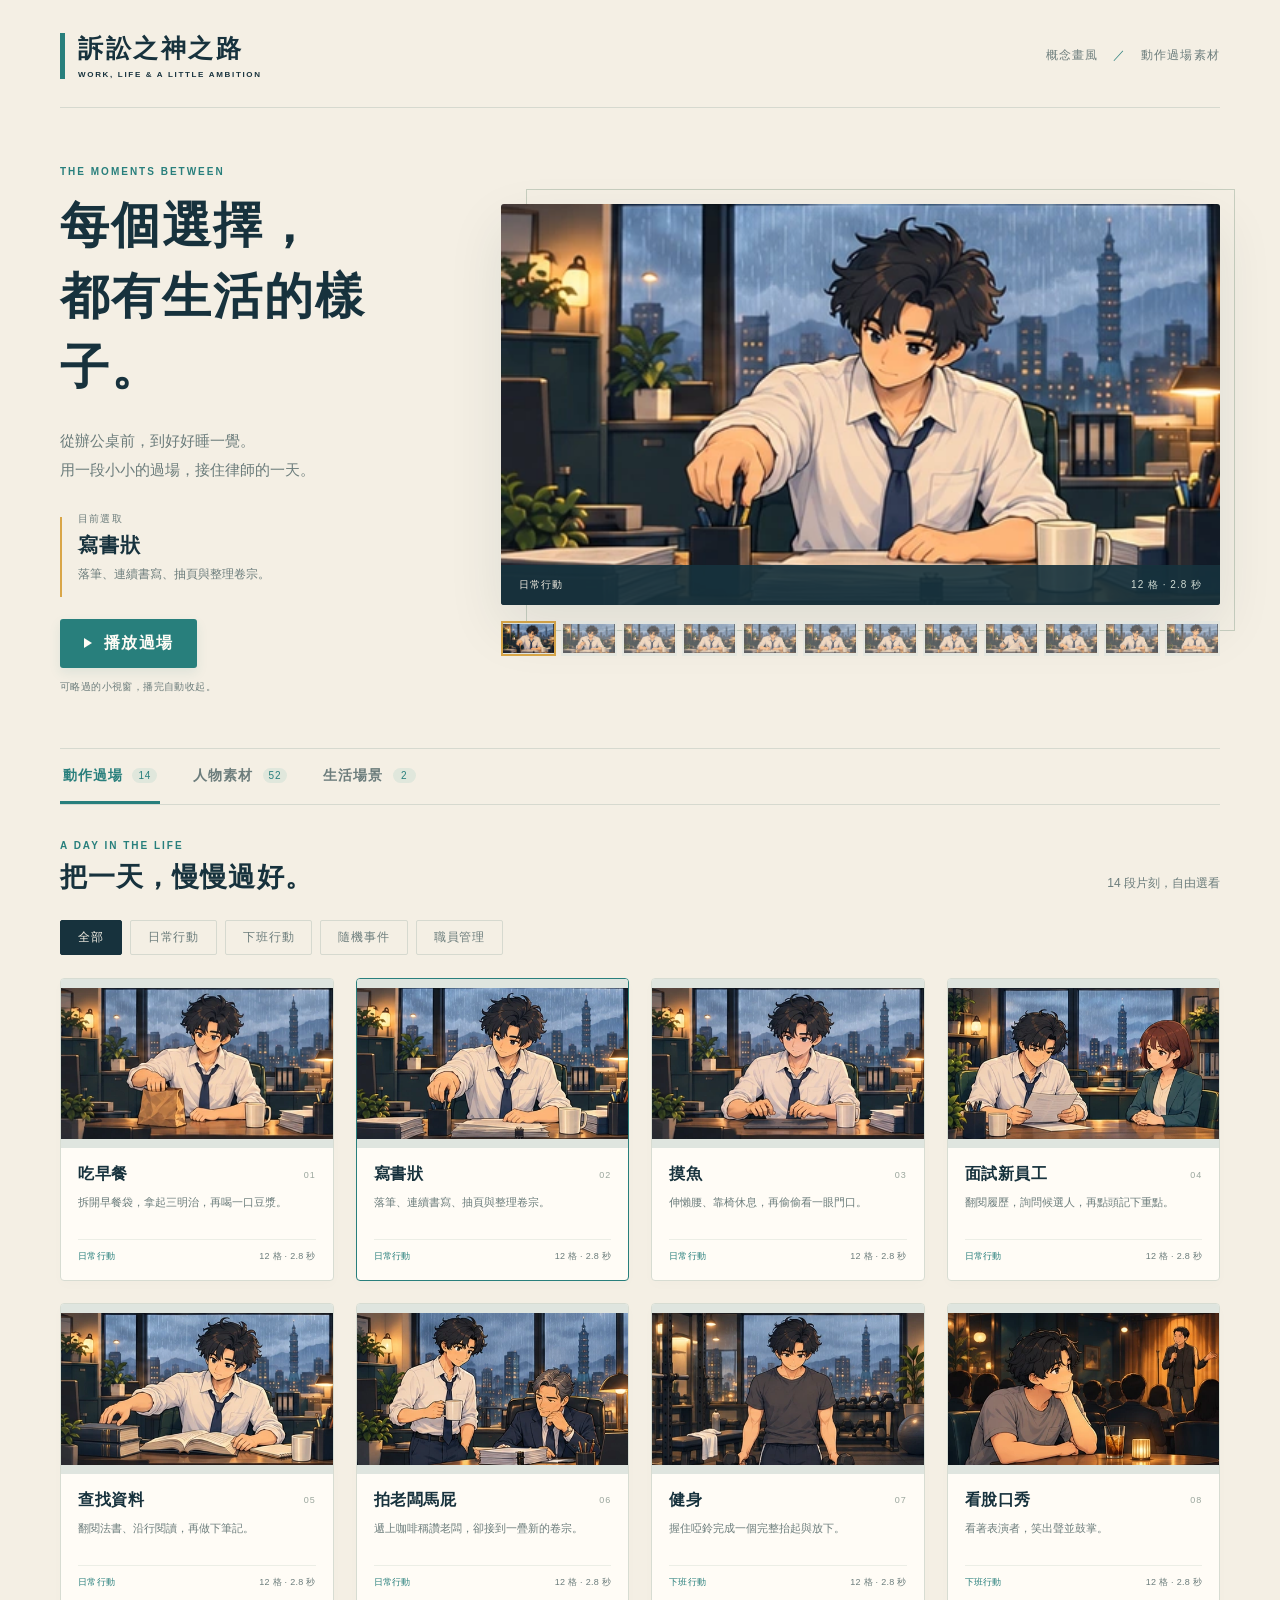
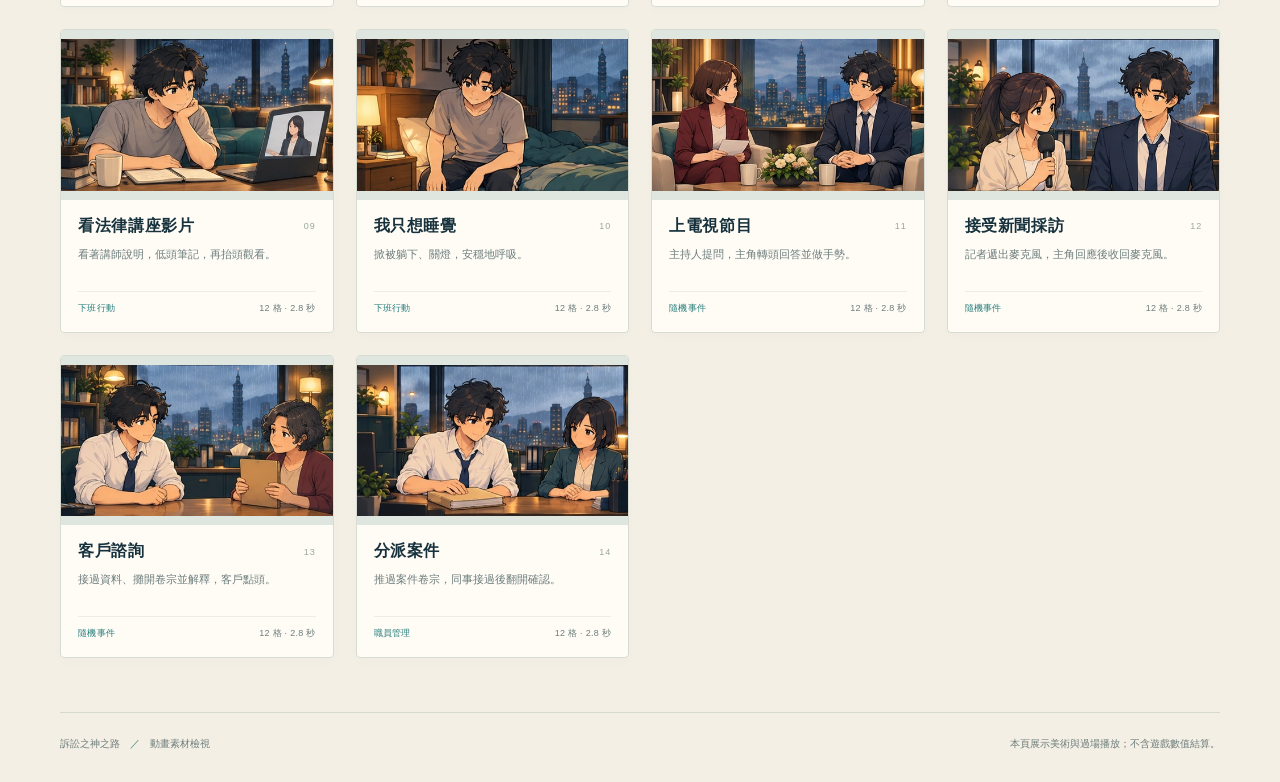
==== assets/concept_v3/preview/index.html @ 9751b53e "feat: add illustrated assets and action cutscene showcase" ====
<!doctype html>
<html lang="zh-Hant">
<head>
  <meta charset="utf-8">
  <meta name="viewport" content="width=device-width, initial-scale=1">
  <meta name="theme-color" content="#17323d">
  <title>訴訟之神之路｜動作過場</title>
  <link rel="stylesheet" href="style.css">
  <script src="manifest_data.js" defer></script>
  <script src="runtime.js" defer></script>
</head>
<body>
  <div class="page-shell">
    <header class="masthead">
      <a class="brand" href="index.html" aria-label="訴訟之神之路，動畫素材首頁">
        <span class="brand-rule" aria-hidden="true"></span>
        <span>訴訟之神之路<small>WORK, LIFE &amp; A LITTLE AMBITION</small></span>
      </a>
      <span class="edition">概念畫風 <span aria-hidden="true">／</span> 動作過場素材</span>
    </header>

    <main>
      <section class="hero" aria-labelledby="page-title">
        <div class="hero-copy">
          <p class="eyebrow">THE MOMENTS BETWEEN</p>
          <h1 id="page-title">每個選擇，<br>都有生活的樣子。</h1>
          <p class="intro">從辦公桌前，到好好睡一覺。<br>用一段小小的過場，接住律師的一天。</p>
          <div class="hero-selection">
            <span class="selection-rule" aria-hidden="true"></span>
            <div>
              <p class="selection-label">目前選取</p>
              <h2 id="featured-title">載入動作素材</h2>
              <p id="featured-description" class="featured-description">正在讀取本素材包的動畫清單。</p>
            </div>
          </div>
          <button class="play-primary" id="featured-play" type="button" disabled>
            <span class="play-triangle" aria-hidden="true"></span>播放過場
          </button>
          <p class="hero-note">可略過的小視窗，播完自動收起。</p>
        </div>
        <div class="hero-art">
          <div class="art-stage" id="featured-stage">
            <img id="featured-poster" alt="" hidden>
            <div class="stage-empty" id="stage-empty">正在準備今日的片刻</div>
            <div class="art-caption"><span id="featured-category">動作素材</span><span id="featured-meta">—</span></div>
          </div>
          <div class="filmstrip" id="featured-filmstrip" aria-label="此動作的逐格縮圖"></div>
        </div>
      </section>

      <nav class="resource-tabs" id="material-navigation" aria-label="素材類型">
        <button type="button" class="resource-tab" data-view="actions" aria-pressed="true" aria-controls="action-panel">動作過場 <span id="action-tab-count">—</span></button>
        <button type="button" class="resource-tab" data-view="characters" aria-pressed="false" aria-controls="character-panel">人物素材 <span id="character-tab-count">—</span></button>
        <button type="button" class="resource-tab" data-view="environments" aria-pressed="false" aria-controls="environment-panel">生活場景 <span id="environment-tab-count">—</span></button>
      </nav>

      <section class="library" id="action-panel" aria-labelledby="library-title">
        <div class="library-heading">
          <div><p class="eyebrow">A DAY IN THE LIFE</p><h2 id="library-title">把一天，慢慢過好。</h2></div>
          <p class="library-count" id="library-count" aria-live="polite">讀取素材中</p>
        </div>
        <div class="filters" id="filters" aria-label="篩選動作類型"></div>
        <p class="load-message" id="load-message" role="status" hidden></p>
        <div class="action-grid" id="action-grid"></div>
      </section>

      <section class="library" id="character-panel" aria-labelledby="character-title" hidden>
        <div class="library-heading">
          <div><p class="eyebrow">THE PEOPLE AROUND YOU</p><h2 id="character-title">每個人，都有自己的樣子。</h2></div>
          <p class="library-count" id="character-count" aria-live="polite">讀取人物素材中</p>
        </div>
        <p class="panel-intro">主角、未來的同事與面試桌對面的人。點選立繪，查看完整的透明人物素材。</p>
        <div class="filters" id="character-filters" aria-label="篩選人物類型"></div>
        <div class="character-grid" id="character-grid"></div>
        <div class="sheet-links" id="sheet-links"><span>整張原稿</span></div>
        <p class="material-note">此處展示獨立人物立繪；不代表完整 NPC 分層或動作系統已完成。</p>
      </section>

      <section class="library" id="environment-panel" aria-labelledby="environment-title" hidden>
        <div class="library-heading">
          <div><p class="eyebrow">A PLACE TO WORK, A PLACE TO REST</p><h2 id="environment-title">生活，在兩盞燈之間。</h2></div>
          <p class="library-count" id="environment-count">辦公室與住家</p>
        </div>
        <p class="panel-intro">窗外的雨，桌上的暖光，以及下班後終於能慢下來的空間。</p>
        <div class="environment-grid" id="environment-grid"></div>
      </section>
    </main>

    <footer class="page-footer">
      <p>訴訟之神之路 <span aria-hidden="true">／</span> 動畫素材檢視</p>
      <p>本頁展示美術與過場播放；不含遊戲數值結算。</p>
    </footer>
  </div>

  <dialog class="transition-dialog" id="transition-dialog" aria-labelledby="transition-title" aria-describedby="transition-description">
    <div class="transition-shell">
      <header class="transition-header">
        <div><p class="eyebrow" id="transition-category">今日片刻</p><h2 id="transition-title">動作過場</h2></div>
        <button class="close-dialog" id="close-dialog" type="button" aria-label="略過過場並關閉">關閉 <span aria-hidden="true">×</span></button>
      </header>
      <div class="transition-visual" id="transition-visual" aria-busy="false">
        <img id="transition-image" alt="">
        <span class="transition-loading" id="transition-loading" hidden>正在準備畫面…</span>
      </div>
      <div class="progress-track" id="transition-progress-track" aria-hidden="true"><div id="transition-progress"></div></div>
      <footer class="transition-footer">
        <div><p id="transition-description"></p><p class="frame-status" id="frame-status" aria-live="off"></p></div>
        <div class="transition-controls">
          <button class="replay-button" id="replay-button" type="button">重播</button>
          <button class="skip-button" id="skip-button" type="button">略過</button>
        </div>
      </footer>
    </div>
  </dialog>
</body>
</html>
---- assets/concept_v3/preview/style.css ----
:root{color-scheme:light;--paper:#f4efe4;--card:#fffcf6;--ink:#17323d;--teal:#287f7c;--amber:#d9a648;--muted:#6c7d7c;--line:#d6d9cf;--shadow:0 22px 56px #17323d18;font-family:"Noto Sans CJK TC","PingFang TC","Microsoft JhengHei",sans-serif}
*{box-sizing:border-box}[hidden]{display:none!important}body{margin:0;background:var(--paper);color:var(--ink)}button,a{-webkit-tap-highlight-color:transparent}button{font:inherit;cursor:pointer}button:disabled{cursor:wait;opacity:.55}button:focus-visible,a:focus-visible{outline:3px solid var(--amber);outline-offset:5px}button{border:0}a{color:inherit}.page-shell{max-width:1456px;margin:auto;padding:0 60px}.masthead{display:flex;align-items:center;justify-content:space-between;gap:24px;padding:32px 0 28px;border-bottom:1px solid var(--line)}.brand{display:flex;align-items:center;gap:13px;text-decoration:none;font-size:25px;font-weight:750;letter-spacing:.1em}.brand-rule{display:block;width:5px;height:46px;background:var(--teal)}.brand small{display:block;font-size:8px;letter-spacing:.21em;font-weight:600;margin-top:5px}.edition{font-size:12px;letter-spacing:.1em;color:var(--muted)}.edition span{margin:0 10px;color:var(--teal)}.hero{display:grid;grid-template-columns:minmax(300px,.83fr) minmax(0,1.55fr);gap:56px;align-items:center;padding:58px 0 54px}.eyebrow{font-size:10px;letter-spacing:.2em;font-weight:700;color:var(--teal);margin:0 0 14px}.hero h1{font-family:"Noto Serif CJK TC","Songti TC",serif;font-size:clamp(32px,3.8vw,52px);line-height:1.46;letter-spacing:.04em;margin:0 0 22px;font-weight:700}.intro{font-size:15px;line-height:1.95;color:var(--muted);margin:0}.hero-selection{display:flex;gap:16px;margin-top:27px;min-height:92px;max-width:360px}.selection-rule{flex:0 0 2px;background:var(--amber);margin:5px 0 7px}.selection-label{font-size:10px;letter-spacing:.12em;color:var(--muted);margin:0 0 6px}.hero-selection h2{font-size:20px;margin:0 0 5px;letter-spacing:.05em}.featured-description{font-size:12px;color:var(--muted);line-height:1.7;margin:0}.play-primary{display:inline-flex;align-items:center;gap:12px;color:var(--card);background:var(--teal);font-weight:650;letter-spacing:.08em;padding:14px 24px;border-radius:3px;margin-top:15px;box-shadow:0 5px 12px #287f7c1a;transition:background .18s,transform .18s}.play-primary:hover{background:#206e6b;transform:translateY(-1px)}.play-triangle{width:0;height:0;border-top:5px solid transparent;border-bottom:5px solid transparent;border-left:8px solid currentColor}.hero-note{font-size:10px;color:var(--muted);margin:12px 0 0;letter-spacing:.04em}.hero-art{min-width:0;position:relative}.hero-art:before{content:"";position:absolute;inset:-15px -15px 25px 25px;border:1px solid #c7cebf;z-index:-1}.art-stage{position:relative;background:#dfe5df;aspect-ratio:16/10;overflow:hidden;border-radius:3px;box-shadow:var(--shadow)}.art-stage>img{width:100%;height:100%;object-fit:contain;background:#e1e5df;display:block;image-rendering:auto}.art-stage>img[hidden]{display:none}.stage-empty{display:grid;place-items:center;width:100%;height:100%;font-family:serif;letter-spacing:.08em;color:var(--muted);font-size:18px}.art-caption{position:absolute;bottom:0;left:0;right:0;display:flex;justify-content:space-between;gap:16px;align-items:center;background:#17323de8;color:var(--paper);padding:13px 18px;font-size:10px;letter-spacing:.1em}.art-caption span:last-child{color:#d1dcd4}.filmstrip{display:grid;grid-template-columns:repeat(6,minmax(0,1fr));gap:8px;margin-top:16px;min-height:54px}.filmstrip img{display:block;width:100%;aspect-ratio:16/10;object-fit:contain;background:#e1e5df;border:2px solid transparent;opacity:.7;image-rendering:auto}.filmstrip img:first-child{opacity:1;border-color:var(--amber)}.library{border-top:1px solid var(--line);padding:35px 0 54px}.library-heading{display:flex;justify-content:space-between;align-items:flex-end;gap:20px}.library .eyebrow{margin:0 0 8px}.library-heading h2{font-family:"Noto Serif CJK TC","Songti TC",serif;letter-spacing:.04em;font-size:27px;margin:0;font-weight:650}.library-count{font-size:12px;color:var(--muted);margin:0 0 3px}.filters{display:flex;gap:8px;flex-wrap:wrap;margin:25px 0 23px}.filter{font-size:12px;border:1px solid var(--line);border-radius:2px;background:transparent;color:var(--muted);padding:8px 17px;letter-spacing:.07em}.filter[aria-pressed="true"]{background:var(--ink);border-color:var(--ink);color:var(--paper)}.filter:hover{border-color:var(--teal)}.action-grid{display:grid;grid-template-columns:repeat(4,minmax(0,1fr));gap:22px}.action-card{display:block;width:100%;padding:0;text-align:left;background:var(--card);border:1px solid #d7dcd2;border-radius:4px;overflow:hidden;color:var(--ink);box-shadow:0 4px 13px #17323d04;transition:transform .18s,box-shadow .18s,border-color .18s}.action-card:hover{transform:translateY(-3px);box-shadow:0 12px 28px #17323d12;border-color:#a4beb1}.action-card.is-featured{border-color:var(--teal)}.card-art{position:relative;aspect-ratio:16/10;background:#dfe5df;overflow:hidden}.card-art img{display:block;width:100%;height:100%;object-fit:contain;image-rendering:auto}.card-play{position:absolute;right:12px;bottom:12px;width:28px;height:28px;display:grid;place-items:center;border-radius:50%;background:#17323dc9;color:#fff;opacity:0;transform:translateY(3px);transition:.18s}.action-card:hover .card-play,.action-card:focus-visible .card-play{opacity:1;transform:translateY(0)}.card-play:before{content:"";width:0;height:0;border-top:4px solid transparent;border-bottom:4px solid transparent;border-left:6px solid currentColor;margin-left:2px}.card-content{padding:16px 17px 17px}.card-line{display:flex;justify-content:space-between;gap:8px;align-items:center}.card-title{font-size:16px;font-weight:700;letter-spacing:.04em}.card-index{font-size:9px;letter-spacing:.09em;color:#9aa69d}.card-description{display:block;font-size:11px;line-height:1.65;margin-top:8px;color:var(--muted);min-height:36px}.card-meta{display:flex;justify-content:space-between;gap:8px;border-top:1px solid #eceee6;padding-top:10px;margin-top:10px;font-size:9px;color:var(--muted);letter-spacing:.03em}.card-meta span:first-child{color:var(--teal)}.load-message{padding:20px;border:1px solid #d6c6a5;background:#fff8e9;color:var(--ink);line-height:1.8;font-size:13px}.page-footer{display:flex;justify-content:space-between;gap:20px;border-top:1px solid var(--line);padding:22px 0 30px;color:var(--muted);font-size:10px;line-height:1.7}.page-footer p{margin:0}.page-footer span{margin:0 7px;color:var(--teal)}
.transition-dialog{border:0;padding:0;background:var(--card);color:var(--ink);border-radius:8px;max-width:min(820px,calc(100vw - 40px));width:820px;max-height:calc(100vh - 40px);overflow:auto;box-shadow:0 28px 110px #0007}.transition-dialog::backdrop{background:#0e2633c9;backdrop-filter:blur(6px)}.transition-dialog[open]{animation:dialog-enter .2s ease-out}.transition-shell{position:relative}.transition-header{display:flex;justify-content:space-between;gap:20px;align-items:center;padding:20px 26px 18px}.transition-header .eyebrow{font-size:9px;margin:0 0 6px}.transition-header h2{font-family:"Noto Serif CJK TC","Songti TC",serif;font-size:25px;letter-spacing:.05em;margin:0;line-height:1.3}.close-dialog{background:transparent;color:var(--muted);font-size:10px;letter-spacing:.06em;padding:8px 0 8px 16px}.close-dialog span{font-size:22px;vertical-align:-2px;margin-left:6px}.transition-visual{position:relative;width:100%;aspect-ratio:16/10;background:#dfe5df;max-height:62vh;display:grid;place-items:center;overflow:hidden}.transition-visual>img{display:block;max-width:100%;max-height:62vh;width:100%;height:100%;object-fit:contain;image-rendering:auto}.transition-loading{position:absolute;inset:0;display:grid;place-items:center;background:#e6e9dfeb;color:var(--ink);font-size:13px}.transition-loading[hidden]{display:none}.progress-track{height:3px;background:#dbe2d6;overflow:hidden}#transition-progress{height:100%;width:100%;transform:scaleX(0);transform-origin:left;background:var(--teal)}.transition-footer{display:flex;gap:24px;align-items:center;justify-content:space-between;padding:18px 25px 20px}.transition-footer p{font-size:11px;line-height:1.7;margin:0}.transition-footer .frame-status{font-size:9px;color:var(--muted);margin-top:4px;font-variant-numeric:tabular-nums;letter-spacing:.05em}.transition-controls{display:flex;gap:11px;align-items:center;flex:none}.replay-button{background:transparent;color:var(--teal);font-size:11px;padding:9px 11px}.skip-button{background:var(--ink);color:var(--paper);font-size:11px;border-radius:2px;padding:11px 20px;letter-spacing:.08em}.skip-button:hover{background:var(--teal)}.showcase .hero{padding-top:44px}.showcase .hero-art:before{border-color:#afbdac}.showcase .page-shell{max-width:1600px}
.resource-tabs{display:flex;gap:30px;align-items:stretch;border-top:1px solid var(--line);border-bottom:1px solid var(--line);position:sticky;top:0;z-index:3;background:#f4efe4f5;backdrop-filter:blur(12px);scroll-margin-top:0}.resource-tab{display:flex;gap:10px;align-items:center;background:transparent;color:var(--muted);font-size:14px;font-weight:600;letter-spacing:.06em;padding:18px 3px 16px;border-bottom:3px solid transparent}.resource-tab[aria-pressed="true"]{color:var(--teal);border-bottom-color:var(--teal)}.resource-tab span{font-size:10px;font-weight:500;background:#e0e7dc;min-width:23px;text-align:center;border-radius:12px;padding:2px 6px;color:var(--teal)}.resource-tabs+.library{border-top:0}.panel-intro{font-size:13px;line-height:1.9;color:var(--muted);margin:18px 0 26px}.character-grid{display:grid;grid-template-columns:repeat(8,minmax(0,1fr));gap:16px}.character-card{padding:0;text-align:left;overflow:hidden;background:var(--card);border:1px solid #d7dcd2;border-radius:4px;color:var(--ink);transition:transform .18s,box-shadow .18s}.character-card:hover{transform:translateY(-3px);box-shadow:0 10px 25px #17323d13}.character-art{display:flex;align-items:center;justify-content:center;aspect-ratio:3/4;background:linear-gradient(160deg,#e7eadf,#dbe3d9);padding:10px 8px 0}.character-art img{display:block;width:100%;height:100%;object-fit:contain;image-rendering:auto}.character-caption{display:flex;flex-wrap:wrap;align-items:center;justify-content:space-between;gap:3px 6px;padding:12px 11px}.character-caption strong{font-size:12px;letter-spacing:.03em;font-weight:600}.character-caption small{font-size:8px;color:var(--muted);letter-spacing:.04em}.sheet-links{display:flex;gap:9px 17px;flex-wrap:wrap;align-items:center;margin-top:31px;padding-top:19px;border-top:1px solid var(--line);font-size:10px;color:var(--muted)}.sheet-links>span{color:var(--ink);font-weight:700;margin-right:6px}.sheet-links a{color:var(--teal);text-underline-offset:4px}.material-note{font-size:10px;color:var(--muted);line-height:1.8;margin:18px 0 0}.environment-grid{display:grid;grid-template-columns:1fr 1fr;gap:28px}.environment-card{padding:0;background:var(--card);text-align:left;border:1px solid #d7dcd2;border-radius:4px;overflow:hidden;color:var(--ink);box-shadow:0 8px 22px #17323d07}.environment-art{display:block;aspect-ratio:16/10;background:#e0e6dd;overflow:hidden}.environment-art img{display:block;width:100%;height:100%;object-fit:contain;image-rendering:auto}.environment-caption{display:block;padding:20px 22px}.environment-caption strong{font-family:"Noto Serif CJK TC","Songti TC",serif;font-size:21px;font-weight:600;letter-spacing:.05em}.environment-caption small{display:block;font-size:11px;color:var(--muted);line-height:1.8;margin-top:8px}.transition-visual.is-portrait{background:linear-gradient(155deg,#edf0e6,#d8e2d7)}.transition-visual.is-portrait>img{padding:14px}
@keyframes dialog-enter{from{opacity:0;transform:translateY(8px)}to{opacity:1;transform:translateY(0)}}
@media(min-width:1600px){.hero{gap:76px;padding-top:68px;padding-bottom:62px}.hero h1{font-size:52px}.hero-art{margin-left:0}.page-shell{padding:0 64px}}
@media(min-width:1051px){.filmstrip{grid-template-columns:repeat(12,minmax(0,1fr));gap:5px;min-height:30px}}
@media(max-width:1050px){.page-shell{padding:0 35px}.hero{gap:32px;grid-template-columns:.9fr 1.25fr}.hero h1{font-size:36px}.intro{font-size:13px}.hero-selection{margin-top:20px}.action-grid{grid-template-columns:repeat(3,minmax(0,1fr));gap:17px}.edition{font-size:10px}}
@media(max-width:1050px){.character-grid{grid-template-columns:repeat(6,minmax(0,1fr));gap:12px}.resource-tabs{gap:25px}.resource-tab{font-size:12px}.environment-grid{gap:18px}}
@media(max-width:760px){.page-shell{padding:0 22px}.masthead{padding:23px 0 20px;align-items:flex-start}.brand{font-size:20px}.brand small{font-size:6px;letter-spacing:.1em}.brand-rule{height:36px}.edition{max-width:82px;text-align:right;font-size:9px;line-height:1.8}.edition span{display:none}.hero{grid-template-columns:1fr;gap:27px;padding:32px 0 33px}.hero-copy{display:grid;grid-template-columns:1fr auto;gap:0 16px;align-items:end}.hero-copy>.eyebrow,.hero-copy>h1,.intro{grid-column:1/-1}.hero h1{font-size:35px;line-height:1.42;margin-bottom:14px}.intro{font-size:13px}.hero-selection{margin-top:21px;min-height:75px}.hero-selection h2{font-size:17px}.featured-description{max-width:220px;font-size:10px}.play-primary{padding:12px 15px;font-size:12px;margin-bottom:12px;align-self:end;white-space:nowrap}.hero-note{grid-column:1/-1;text-align:right;margin-top:5px;font-size:9px}.hero-art:before{inset:-9px -8px 25px 14px}.filmstrip{gap:5px;margin-top:11px;min-height:35px}.library{padding-top:28px}.library-heading h2{font-size:23px}.library-count{font-size:10px}.filters{gap:7px;margin:21px 0 19px}.filter{font-size:10px;padding:7px 12px}.action-grid{grid-template-columns:repeat(2,minmax(0,1fr));gap:13px}.card-content{padding:12px}.card-title{font-size:14px}.card-description{font-size:10px;min-height:34px;margin-top:6px}.card-meta{font-size:8px;padding-top:9px;margin-top:8px}.card-play{opacity:1;width:24px;height:24px;right:8px;bottom:8px;transform:none}.page-footer{font-size:9px;display:block}.page-footer p+p{margin-top:5px}.transition-dialog{max-width:calc(100vw - 22px);max-height:calc(100vh - 24px);border-radius:5px}.transition-header{padding:17px 18px}.transition-header h2{font-size:22px}.transition-visual{max-height:62vh}.transition-visual>img{max-height:62vh}.transition-footer{padding:14px 17px;gap:12px;align-items:flex-start}.transition-footer p{font-size:10px}.transition-footer .frame-status{font-size:8px}.transition-controls{gap:3px}.replay-button{font-size:10px;padding:8px}.skip-button{font-size:10px;padding:9px 12px}}
@media(prefers-reduced-motion:reduce){*,*:before,*:after{animation:none!important;transition:none!important;scroll-behavior:auto!important}.action-card:hover,.character-card:hover,.play-primary:hover{transform:none}}
@media(max-width:760px){.resource-tabs{gap:0;justify-content:space-between}.resource-tab{font-size:11px;padding:15px 1px 13px;gap:6px}.resource-tab span{font-size:8px;min-width:19px;padding:2px 5px}.panel-intro{font-size:11px;margin:15px 0 20px}.character-grid{grid-template-columns:repeat(3,minmax(0,1fr));gap:10px}.character-art{padding:7px 5px 0}.character-caption{padding:9px 8px}.character-caption strong{font-size:10px}.character-caption small{font-size:7px}.environment-grid{grid-template-columns:1fr;gap:20px}.environment-caption{padding:16px 17px}.environment-caption strong{font-size:20px}.environment-caption small{font-size:10px}.sheet-links{gap:10px 15px;font-size:9px}.material-note{font-size:9px}}
.transition-visual>img{position:absolute;inset:0;width:100%;height:100%;max-width:none;max-height:none;object-fit:contain}.transition-visual.is-portrait{height:min(62vh,560px);aspect-ratio:auto!important}
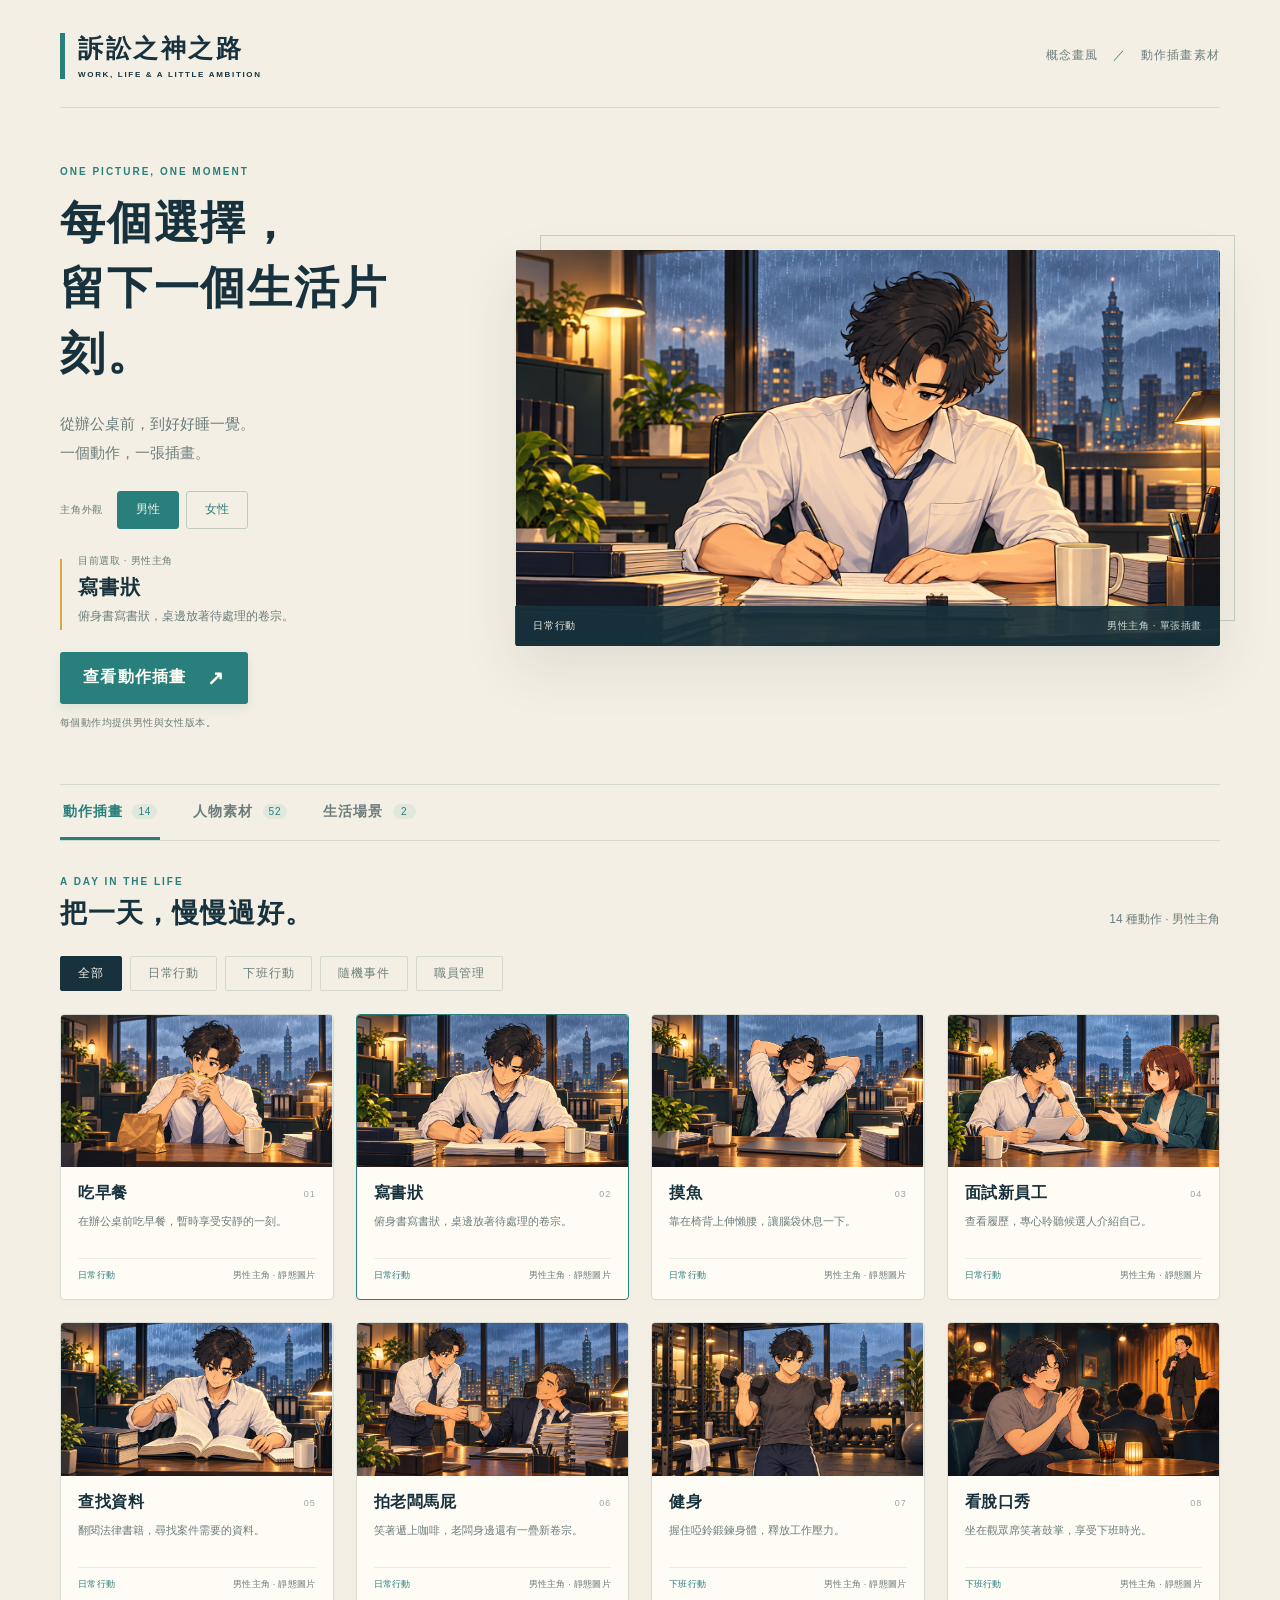
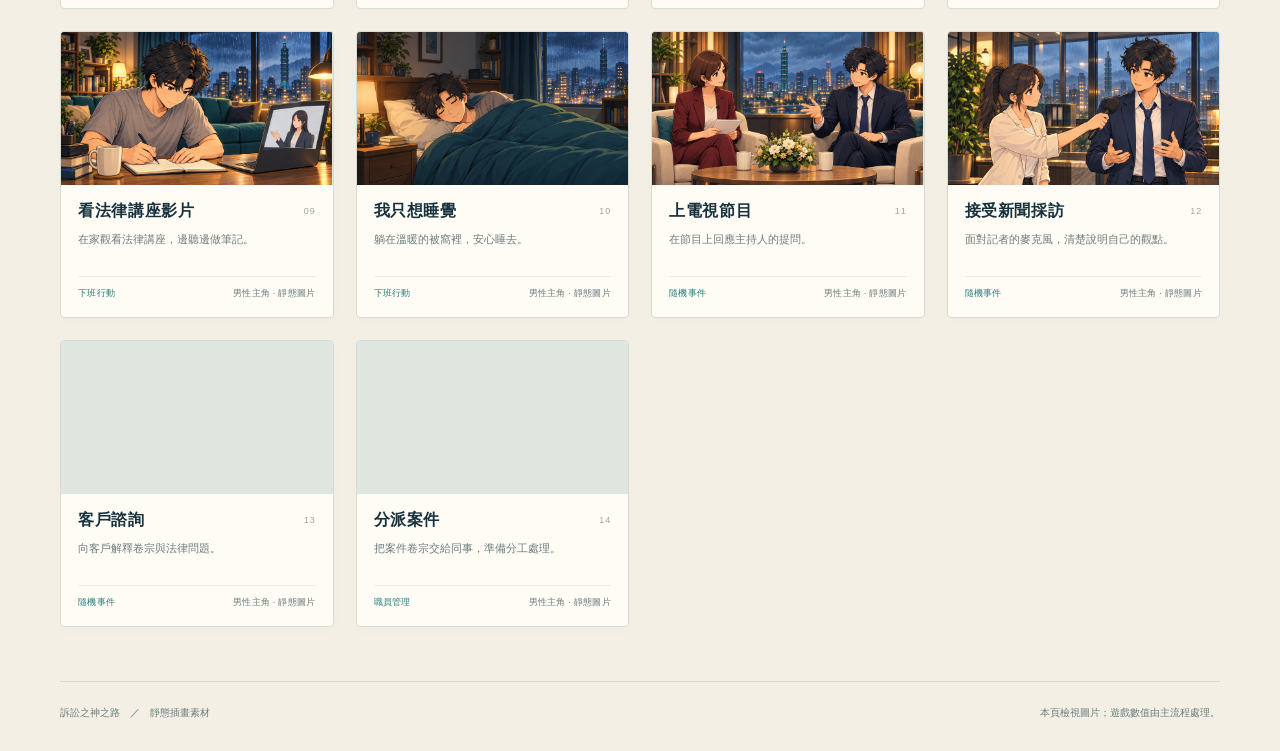
==== commit d5d22259: "feat: deliver new static action, home and lawsuit result art pack" ====
--- a/assets/concept_v3/preview/index.html
+++ b/assets/concept_v3/preview/index.html
@@ -4,7 +4,7 @@
   <meta charset="utf-8">
   <meta name="viewport" content="width=device-width, initial-scale=1">
   <meta name="theme-color" content="#17323d">
-  <title>訴訟之神之路｜動作過場</title>
+  <title>訴訟之神之路｜動作插畫</title>
   <link rel="stylesheet" href="style.css">
   <script src="manifest_data.js" defer></script>
   <script src="runtime.js" defer></script>
@@ -12,48 +12,43 @@
 <body>
   <div class="page-shell">
     <header class="masthead">
-      <a class="brand" href="index.html" aria-label="訴訟之神之路，動畫素材首頁">
+      <a class="brand" href="index.html" aria-label="訴訟之神之路，插畫素材首頁">
         <span class="brand-rule" aria-hidden="true"></span>
         <span>訴訟之神之路<small>WORK, LIFE &amp; A LITTLE AMBITION</small></span>
       </a>
-      <span class="edition">概念畫風 <span aria-hidden="true">／</span> 動作過場素材</span>
+      <span class="edition">概念畫風 <span aria-hidden="true">／</span> 動作插畫素材</span>
     </header>
-
     <main>
       <section class="hero" aria-labelledby="page-title">
         <div class="hero-copy">
-          <p class="eyebrow">THE MOMENTS BETWEEN</p>
-          <h1 id="page-title">每個選擇，<br>都有生活的樣子。</h1>
-          <p class="intro">從辦公桌前，到好好睡一覺。<br>用一段小小的過場，接住律師的一天。</p>
+          <p class="eyebrow">ONE PICTURE, ONE MOMENT</p>
+          <h1 id="page-title">每個選擇，<br>留下一個生活片刻。</h1>
+          <p class="intro">從辦公桌前，到好好睡一覺。<br>一個動作，一張插畫。</p>
+          <div class="protagonist-picker" role="group" aria-label="選擇主角外觀">
+            <span>主角外觀</span>
+            <button type="button" data-protagonist="male" aria-pressed="true">男性</button>
+            <button type="button" data-protagonist="female" aria-pressed="false">女性</button>
+          </div>
           <div class="hero-selection">
             <span class="selection-rule" aria-hidden="true"></span>
-            <div>
-              <p class="selection-label">目前選取</p>
-              <h2 id="featured-title">載入動作素材</h2>
-              <p id="featured-description" class="featured-description">正在讀取本素材包的動畫清單。</p>
-            </div>
+            <div><p class="selection-label">目前選取 · <span id="selected-variant">男性主角</span></p><h2 id="featured-title">載入動作素材</h2><p id="featured-description" class="featured-description">正在讀取靜態圖片清單。</p></div>
           </div>
-          <button class="play-primary" id="featured-play" type="button" disabled>
-            <span class="play-triangle" aria-hidden="true"></span>播放過場
-          </button>
-          <p class="hero-note">可略過的小視窗，播完自動收起。</p>
+          <button class="view-primary" id="featured-view" type="button" disabled>查看動作插畫 <span aria-hidden="true">↗</span></button>
+          <p class="hero-note">每個動作均提供男性與女性版本。</p>
         </div>
         <div class="hero-art">
           <div class="art-stage" id="featured-stage">
-            <img id="featured-poster" alt="" hidden>
+            <img id="featured-image" alt="" hidden>
             <div class="stage-empty" id="stage-empty">正在準備今日的片刻</div>
             <div class="art-caption"><span id="featured-category">動作素材</span><span id="featured-meta">—</span></div>
           </div>
-          <div class="filmstrip" id="featured-filmstrip" aria-label="此動作的逐格縮圖"></div>
         </div>
       </section>
-
       <nav class="resource-tabs" id="material-navigation" aria-label="素材類型">
-        <button type="button" class="resource-tab" data-view="actions" aria-pressed="true" aria-controls="action-panel">動作過場 <span id="action-tab-count">—</span></button>
+        <button type="button" class="resource-tab" data-view="actions" aria-pressed="true" aria-controls="action-panel">動作插畫 <span id="action-tab-count">—</span></button>
         <button type="button" class="resource-tab" data-view="characters" aria-pressed="false" aria-controls="character-panel">人物素材 <span id="character-tab-count">—</span></button>
         <button type="button" class="resource-tab" data-view="environments" aria-pressed="false" aria-controls="environment-panel">生活場景 <span id="environment-tab-count">—</span></button>
       </nav>
-
       <section class="library" id="action-panel" aria-labelledby="library-title">
         <div class="library-heading">
           <div><p class="eyebrow">A DAY IN THE LIFE</p><h2 id="library-title">把一天，慢慢過好。</h2></div>
@@ -63,52 +58,39 @@
         <p class="load-message" id="load-message" role="status" hidden></p>
         <div class="action-grid" id="action-grid"></div>
       </section>
-
       <section class="library" id="character-panel" aria-labelledby="character-title" hidden>
-        <div class="library-heading">
-          <div><p class="eyebrow">THE PEOPLE AROUND YOU</p><h2 id="character-title">每個人，都有自己的樣子。</h2></div>
-          <p class="library-count" id="character-count" aria-live="polite">讀取人物素材中</p>
-        </div>
+        <div class="library-heading"><div><p class="eyebrow">THE PEOPLE AROUND YOU</p><h2 id="character-title">每個人，都有自己的樣子。</h2></div><p class="library-count" id="character-count" aria-live="polite">讀取人物素材中</p></div>
         <p class="panel-intro">主角、未來的同事與面試桌對面的人。點選立繪，查看完整的透明人物素材。</p>
         <div class="filters" id="character-filters" aria-label="篩選人物類型"></div>
         <div class="character-grid" id="character-grid"></div>
         <div class="sheet-links" id="sheet-links"><span>整張原稿</span></div>
-        <p class="material-note">此處展示獨立人物立繪；不代表完整 NPC 分層或動作系統已完成。</p>
+        <p class="material-note">此處展示獨立人物立繪；完整 NPC 分層與換裝系統另依設計製作。</p>
       </section>
-
       <section class="library" id="environment-panel" aria-labelledby="environment-title" hidden>
-        <div class="library-heading">
-          <div><p class="eyebrow">A PLACE TO WORK, A PLACE TO REST</p><h2 id="environment-title">生活，在兩盞燈之間。</h2></div>
-          <p class="library-count" id="environment-count">辦公室與住家</p>
-        </div>
+        <div class="library-heading"><div><p class="eyebrow">A PLACE TO WORK, A PLACE TO REST</p><h2 id="environment-title">生活，在兩盞燈之間。</h2></div><p class="library-count" id="environment-count">辦公室與住家</p></div>
         <p class="panel-intro">窗外的雨，桌上的暖光，以及下班後終於能慢下來的空間。</p>
         <div class="environment-grid" id="environment-grid"></div>
       </section>
     </main>
-
-    <footer class="page-footer">
-      <p>訴訟之神之路 <span aria-hidden="true">／</span> 動畫素材檢視</p>
-      <p>本頁展示美術與過場播放；不含遊戲數值結算。</p>
-    </footer>
+    <footer class="page-footer"><p>訴訟之神之路 <span aria-hidden="true">／</span> 靜態插畫素材</p><p>本頁檢視圖片；遊戲數值由主流程處理。</p></footer>
   </div>
-
-  <dialog class="transition-dialog" id="transition-dialog" aria-labelledby="transition-title" aria-describedby="transition-description">
-    <div class="transition-shell">
-      <header class="transition-header">
-        <div><p class="eyebrow" id="transition-category">今日片刻</p><h2 id="transition-title">動作過場</h2></div>
-        <button class="close-dialog" id="close-dialog" type="button" aria-label="略過過場並關閉">關閉 <span aria-hidden="true">×</span></button>
+  <dialog class="artwork-dialog" id="artwork-dialog" aria-labelledby="artwork-title" aria-describedby="artwork-description">
+    <div class="artwork-shell">
+      <header class="artwork-header">
+        <div><p class="eyebrow" id="artwork-category">今日片刻</p><h2 id="artwork-title">動作插畫</h2></div>
+        <button class="close-dialog" id="close-dialog" type="button" aria-label="關閉插畫">關閉 <span aria-hidden="true">×</span></button>
       </header>
-      <div class="transition-visual" id="transition-visual" aria-busy="false">
-        <img id="transition-image" alt="">
-        <span class="transition-loading" id="transition-loading" hidden>正在準備畫面…</span>
+      <div class="dialog-variants protagonist-picker" id="dialog-variants" role="group" aria-label="切換這個動作的主角外觀">
+        <button type="button" data-protagonist="male" aria-pressed="true">男性</button>
+        <button type="button" data-protagonist="female" aria-pressed="false">女性</button>
       </div>
-      <div class="progress-track" id="transition-progress-track" aria-hidden="true"><div id="transition-progress"></div></div>
-      <footer class="transition-footer">
-        <div><p id="transition-description"></p><p class="frame-status" id="frame-status" aria-live="off"></p></div>
-        <div class="transition-controls">
-          <button class="replay-button" id="replay-button" type="button">重播</button>
-          <button class="skip-button" id="skip-button" type="button">略過</button>
-        </div>
+      <div class="artwork-visual" id="artwork-visual" aria-busy="false">
+        <img id="artwork-image" alt="">
+        <span class="artwork-loading" id="artwork-loading" hidden>正在載入圖片…</span>
+      </div>
+      <footer class="artwork-footer">
+        <div><p id="artwork-description"></p><p class="artwork-meta" id="artwork-meta"></p></div>
+        <button class="continue-button" id="continue-button" type="button">繼續</button>
       </footer>
     </div>
   </dialog>
--- a/assets/concept_v3/preview/style.css
+++ b/assets/concept_v3/preview/style.css
@@ -1,13 +1,106 @@
-:root{color-scheme:light;--paper:#f4efe4;--card:#fffcf6;--ink:#17323d;--teal:#287f7c;--amber:#d9a648;--muted:#6c7d7c;--line:#d6d9cf;--shadow:0 22px 56px #17323d18;font-family:"Noto Sans CJK TC","PingFang TC","Microsoft JhengHei",sans-serif}
-*{box-sizing:border-box}[hidden]{display:none!important}body{margin:0;background:var(--paper);color:var(--ink)}button,a{-webkit-tap-highlight-color:transparent}button{font:inherit;cursor:pointer}button:disabled{cursor:wait;opacity:.55}button:focus-visible,a:focus-visible{outline:3px solid var(--amber);outline-offset:5px}button{border:0}a{color:inherit}.page-shell{max-width:1456px;margin:auto;padding:0 60px}.masthead{display:flex;align-items:center;justify-content:space-between;gap:24px;padding:32px 0 28px;border-bottom:1px solid var(--line)}.brand{display:flex;align-items:center;gap:13px;text-decoration:none;font-size:25px;font-weight:750;letter-spacing:.1em}.brand-rule{display:block;width:5px;height:46px;background:var(--teal)}.brand small{display:block;font-size:8px;letter-spacing:.21em;font-weight:600;margin-top:5px}.edition{font-size:12px;letter-spacing:.1em;color:var(--muted)}.edition span{margin:0 10px;color:var(--teal)}.hero{display:grid;grid-template-columns:minmax(300px,.83fr) minmax(0,1.55fr);gap:56px;align-items:center;padding:58px 0 54px}.eyebrow{font-size:10px;letter-spacing:.2em;font-weight:700;color:var(--teal);margin:0 0 14px}.hero h1{font-family:"Noto Serif CJK TC","Songti TC",serif;font-size:clamp(32px,3.8vw,52px);line-height:1.46;letter-spacing:.04em;margin:0 0 22px;font-weight:700}.intro{font-size:15px;line-height:1.95;color:var(--muted);margin:0}.hero-selection{display:flex;gap:16px;margin-top:27px;min-height:92px;max-width:360px}.selection-rule{flex:0 0 2px;background:var(--amber);margin:5px 0 7px}.selection-label{font-size:10px;letter-spacing:.12em;color:var(--muted);margin:0 0 6px}.hero-selection h2{font-size:20px;margin:0 0 5px;letter-spacing:.05em}.featured-description{font-size:12px;color:var(--muted);line-height:1.7;margin:0}.play-primary{display:inline-flex;align-items:center;gap:12px;color:var(--card);background:var(--teal);font-weight:650;letter-spacing:.08em;padding:14px 24px;border-radius:3px;margin-top:15px;box-shadow:0 5px 12px #287f7c1a;transition:background .18s,transform .18s}.play-primary:hover{background:#206e6b;transform:translateY(-1px)}.play-triangle{width:0;height:0;border-top:5px solid transparent;border-bottom:5px solid transparent;border-left:8px solid currentColor}.hero-note{font-size:10px;color:var(--muted);margin:12px 0 0;letter-spacing:.04em}.hero-art{min-width:0;position:relative}.hero-art:before{content:"";position:absolute;inset:-15px -15px 25px 25px;border:1px solid #c7cebf;z-index:-1}.art-stage{position:relative;background:#dfe5df;aspect-ratio:16/10;overflow:hidden;border-radius:3px;box-shadow:var(--shadow)}.art-stage>img{width:100%;height:100%;object-fit:contain;background:#e1e5df;display:block;image-rendering:auto}.art-stage>img[hidden]{display:none}.stage-empty{display:grid;place-items:center;width:100%;height:100%;font-family:serif;letter-spacing:.08em;color:var(--muted);font-size:18px}.art-caption{position:absolute;bottom:0;left:0;right:0;display:flex;justify-content:space-between;gap:16px;align-items:center;background:#17323de8;color:var(--paper);padding:13px 18px;font-size:10px;letter-spacing:.1em}.art-caption span:last-child{color:#d1dcd4}.filmstrip{display:grid;grid-template-columns:repeat(6,minmax(0,1fr));gap:8px;margin-top:16px;min-height:54px}.filmstrip img{display:block;width:100%;aspect-ratio:16/10;object-fit:contain;background:#e1e5df;border:2px solid transparent;opacity:.7;image-rendering:auto}.filmstrip img:first-child{opacity:1;border-color:var(--amber)}.library{border-top:1px solid var(--line);padding:35px 0 54px}.library-heading{display:flex;justify-content:space-between;align-items:flex-end;gap:20px}.library .eyebrow{margin:0 0 8px}.library-heading h2{font-family:"Noto Serif CJK TC","Songti TC",serif;letter-spacing:.04em;font-size:27px;margin:0;font-weight:650}.library-count{font-size:12px;color:var(--muted);margin:0 0 3px}.filters{display:flex;gap:8px;flex-wrap:wrap;margin:25px 0 23px}.filter{font-size:12px;border:1px solid var(--line);border-radius:2px;background:transparent;color:var(--muted);padding:8px 17px;letter-spacing:.07em}.filter[aria-pressed="true"]{background:var(--ink);border-color:var(--ink);color:var(--paper)}.filter:hover{border-color:var(--teal)}.action-grid{display:grid;grid-template-columns:repeat(4,minmax(0,1fr));gap:22px}.action-card{display:block;width:100%;padding:0;text-align:left;background:var(--card);border:1px solid #d7dcd2;border-radius:4px;overflow:hidden;color:var(--ink);box-shadow:0 4px 13px #17323d04;transition:transform .18s,box-shadow .18s,border-color .18s}.action-card:hover{transform:translateY(-3px);box-shadow:0 12px 28px #17323d12;border-color:#a4beb1}.action-card.is-featured{border-color:var(--teal)}.card-art{position:relative;aspect-ratio:16/10;background:#dfe5df;overflow:hidden}.card-art img{display:block;width:100%;height:100%;object-fit:contain;image-rendering:auto}.card-play{position:absolute;right:12px;bottom:12px;width:28px;height:28px;display:grid;place-items:center;border-radius:50%;background:#17323dc9;color:#fff;opacity:0;transform:translateY(3px);transition:.18s}.action-card:hover .card-play,.action-card:focus-visible .card-play{opacity:1;transform:translateY(0)}.card-play:before{content:"";width:0;height:0;border-top:4px solid transparent;border-bottom:4px solid transparent;border-left:6px solid currentColor;margin-left:2px}.card-content{padding:16px 17px 17px}.card-line{display:flex;justify-content:space-between;gap:8px;align-items:center}.card-title{font-size:16px;font-weight:700;letter-spacing:.04em}.card-index{font-size:9px;letter-spacing:.09em;color:#9aa69d}.card-description{display:block;font-size:11px;line-height:1.65;margin-top:8px;color:var(--muted);min-height:36px}.card-meta{display:flex;justify-content:space-between;gap:8px;border-top:1px solid #eceee6;padding-top:10px;margin-top:10px;font-size:9px;color:var(--muted);letter-spacing:.03em}.card-meta span:first-child{color:var(--teal)}.load-message{padding:20px;border:1px solid #d6c6a5;background:#fff8e9;color:var(--ink);line-height:1.8;font-size:13px}.page-footer{display:flex;justify-content:space-between;gap:20px;border-top:1px solid var(--line);padding:22px 0 30px;color:var(--muted);font-size:10px;line-height:1.7}.page-footer p{margin:0}.page-footer span{margin:0 7px;color:var(--teal)}
-.transition-dialog{border:0;padding:0;background:var(--card);color:var(--ink);border-radius:8px;max-width:min(820px,calc(100vw - 40px));width:820px;max-height:calc(100vh - 40px);overflow:auto;box-shadow:0 28px 110px #0007}.transition-dialog::backdrop{background:#0e2633c9;backdrop-filter:blur(6px)}.transition-dialog[open]{animation:dialog-enter .2s ease-out}.transition-shell{position:relative}.transition-header{display:flex;justify-content:space-between;gap:20px;align-items:center;padding:20px 26px 18px}.transition-header .eyebrow{font-size:9px;margin:0 0 6px}.transition-header h2{font-family:"Noto Serif CJK TC","Songti TC",serif;font-size:25px;letter-spacing:.05em;margin:0;line-height:1.3}.close-dialog{background:transparent;color:var(--muted);font-size:10px;letter-spacing:.06em;padding:8px 0 8px 16px}.close-dialog span{font-size:22px;vertical-align:-2px;margin-left:6px}.transition-visual{position:relative;width:100%;aspect-ratio:16/10;background:#dfe5df;max-height:62vh;display:grid;place-items:center;overflow:hidden}.transition-visual>img{display:block;max-width:100%;max-height:62vh;width:100%;height:100%;object-fit:contain;image-rendering:auto}.transition-loading{position:absolute;inset:0;display:grid;place-items:center;background:#e6e9dfeb;color:var(--ink);font-size:13px}.transition-loading[hidden]{display:none}.progress-track{height:3px;background:#dbe2d6;overflow:hidden}#transition-progress{height:100%;width:100%;transform:scaleX(0);transform-origin:left;background:var(--teal)}.transition-footer{display:flex;gap:24px;align-items:center;justify-content:space-between;padding:18px 25px 20px}.transition-footer p{font-size:11px;line-height:1.7;margin:0}.transition-footer .frame-status{font-size:9px;color:var(--muted);margin-top:4px;font-variant-numeric:tabular-nums;letter-spacing:.05em}.transition-controls{display:flex;gap:11px;align-items:center;flex:none}.replay-button{background:transparent;color:var(--teal);font-size:11px;padding:9px 11px}.skip-button{background:var(--ink);color:var(--paper);font-size:11px;border-radius:2px;padding:11px 20px;letter-spacing:.08em}.skip-button:hover{background:var(--teal)}.showcase .hero{padding-top:44px}.showcase .hero-art:before{border-color:#afbdac}.showcase .page-shell{max-width:1600px}
-.resource-tabs{display:flex;gap:30px;align-items:stretch;border-top:1px solid var(--line);border-bottom:1px solid var(--line);position:sticky;top:0;z-index:3;background:#f4efe4f5;backdrop-filter:blur(12px);scroll-margin-top:0}.resource-tab{display:flex;gap:10px;align-items:center;background:transparent;color:var(--muted);font-size:14px;font-weight:600;letter-spacing:.06em;padding:18px 3px 16px;border-bottom:3px solid transparent}.resource-tab[aria-pressed="true"]{color:var(--teal);border-bottom-color:var(--teal)}.resource-tab span{font-size:10px;font-weight:500;background:#e0e7dc;min-width:23px;text-align:center;border-radius:12px;padding:2px 6px;color:var(--teal)}.resource-tabs+.library{border-top:0}.panel-intro{font-size:13px;line-height:1.9;color:var(--muted);margin:18px 0 26px}.character-grid{display:grid;grid-template-columns:repeat(8,minmax(0,1fr));gap:16px}.character-card{padding:0;text-align:left;overflow:hidden;background:var(--card);border:1px solid #d7dcd2;border-radius:4px;color:var(--ink);transition:transform .18s,box-shadow .18s}.character-card:hover{transform:translateY(-3px);box-shadow:0 10px 25px #17323d13}.character-art{display:flex;align-items:center;justify-content:center;aspect-ratio:3/4;background:linear-gradient(160deg,#e7eadf,#dbe3d9);padding:10px 8px 0}.character-art img{display:block;width:100%;height:100%;object-fit:contain;image-rendering:auto}.character-caption{display:flex;flex-wrap:wrap;align-items:center;justify-content:space-between;gap:3px 6px;padding:12px 11px}.character-caption strong{font-size:12px;letter-spacing:.03em;font-weight:600}.character-caption small{font-size:8px;color:var(--muted);letter-spacing:.04em}.sheet-links{display:flex;gap:9px 17px;flex-wrap:wrap;align-items:center;margin-top:31px;padding-top:19px;border-top:1px solid var(--line);font-size:10px;color:var(--muted)}.sheet-links>span{color:var(--ink);font-weight:700;margin-right:6px}.sheet-links a{color:var(--teal);text-underline-offset:4px}.material-note{font-size:10px;color:var(--muted);line-height:1.8;margin:18px 0 0}.environment-grid{display:grid;grid-template-columns:1fr 1fr;gap:28px}.environment-card{padding:0;background:var(--card);text-align:left;border:1px solid #d7dcd2;border-radius:4px;overflow:hidden;color:var(--ink);box-shadow:0 8px 22px #17323d07}.environment-art{display:block;aspect-ratio:16/10;background:#e0e6dd;overflow:hidden}.environment-art img{display:block;width:100%;height:100%;object-fit:contain;image-rendering:auto}.environment-caption{display:block;padding:20px 22px}.environment-caption strong{font-family:"Noto Serif CJK TC","Songti TC",serif;font-size:21px;font-weight:600;letter-spacing:.05em}.environment-caption small{display:block;font-size:11px;color:var(--muted);line-height:1.8;margin-top:8px}.transition-visual.is-portrait{background:linear-gradient(155deg,#edf0e6,#d8e2d7)}.transition-visual.is-portrait>img{padding:14px}
-@keyframes dialog-enter{from{opacity:0;transform:translateY(8px)}to{opacity:1;transform:translateY(0)}}
-@media(min-width:1600px){.hero{gap:76px;padding-top:68px;padding-bottom:62px}.hero h1{font-size:52px}.hero-art{margin-left:0}.page-shell{padding:0 64px}}
-@media(min-width:1051px){.filmstrip{grid-template-columns:repeat(12,minmax(0,1fr));gap:5px;min-height:30px}}
-@media(max-width:1050px){.page-shell{padding:0 35px}.hero{gap:32px;grid-template-columns:.9fr 1.25fr}.hero h1{font-size:36px}.intro{font-size:13px}.hero-selection{margin-top:20px}.action-grid{grid-template-columns:repeat(3,minmax(0,1fr));gap:17px}.edition{font-size:10px}}
-@media(max-width:1050px){.character-grid{grid-template-columns:repeat(6,minmax(0,1fr));gap:12px}.resource-tabs{gap:25px}.resource-tab{font-size:12px}.environment-grid{gap:18px}}
-@media(max-width:760px){.page-shell{padding:0 22px}.masthead{padding:23px 0 20px;align-items:flex-start}.brand{font-size:20px}.brand small{font-size:6px;letter-spacing:.1em}.brand-rule{height:36px}.edition{max-width:82px;text-align:right;font-size:9px;line-height:1.8}.edition span{display:none}.hero{grid-template-columns:1fr;gap:27px;padding:32px 0 33px}.hero-copy{display:grid;grid-template-columns:1fr auto;gap:0 16px;align-items:end}.hero-copy>.eyebrow,.hero-copy>h1,.intro{grid-column:1/-1}.hero h1{font-size:35px;line-height:1.42;margin-bottom:14px}.intro{font-size:13px}.hero-selection{margin-top:21px;min-height:75px}.hero-selection h2{font-size:17px}.featured-description{max-width:220px;font-size:10px}.play-primary{padding:12px 15px;font-size:12px;margin-bottom:12px;align-self:end;white-space:nowrap}.hero-note{grid-column:1/-1;text-align:right;margin-top:5px;font-size:9px}.hero-art:before{inset:-9px -8px 25px 14px}.filmstrip{gap:5px;margin-top:11px;min-height:35px}.library{padding-top:28px}.library-heading h2{font-size:23px}.library-count{font-size:10px}.filters{gap:7px;margin:21px 0 19px}.filter{font-size:10px;padding:7px 12px}.action-grid{grid-template-columns:repeat(2,minmax(0,1fr));gap:13px}.card-content{padding:12px}.card-title{font-size:14px}.card-description{font-size:10px;min-height:34px;margin-top:6px}.card-meta{font-size:8px;padding-top:9px;margin-top:8px}.card-play{opacity:1;width:24px;height:24px;right:8px;bottom:8px;transform:none}.page-footer{font-size:9px;display:block}.page-footer p+p{margin-top:5px}.transition-dialog{max-width:calc(100vw - 22px);max-height:calc(100vh - 24px);border-radius:5px}.transition-header{padding:17px 18px}.transition-header h2{font-size:22px}.transition-visual{max-height:62vh}.transition-visual>img{max-height:62vh}.transition-footer{padding:14px 17px;gap:12px;align-items:flex-start}.transition-footer p{font-size:10px}.transition-footer .frame-status{font-size:8px}.transition-controls{gap:3px}.replay-button{font-size:10px;padding:8px}.skip-button{font-size:10px;padding:9px 12px}}
-@media(prefers-reduced-motion:reduce){*,*:before,*:after{animation:none!important;transition:none!important;scroll-behavior:auto!important}.action-card:hover,.character-card:hover,.play-primary:hover{transform:none}}
-@media(max-width:760px){.resource-tabs{gap:0;justify-content:space-between}.resource-tab{font-size:11px;padding:15px 1px 13px;gap:6px}.resource-tab span{font-size:8px;min-width:19px;padding:2px 5px}.panel-intro{font-size:11px;margin:15px 0 20px}.character-grid{grid-template-columns:repeat(3,minmax(0,1fr));gap:10px}.character-art{padding:7px 5px 0}.character-caption{padding:9px 8px}.character-caption strong{font-size:10px}.character-caption small{font-size:7px}.environment-grid{grid-template-columns:1fr;gap:20px}.environment-caption{padding:16px 17px}.environment-caption strong{font-size:20px}.environment-caption small{font-size:10px}.sheet-links{gap:10px 15px;font-size:9px}.material-note{font-size:9px}}
-.transition-visual>img{position:absolute;inset:0;width:100%;height:100%;max-width:none;max-height:none;object-fit:contain}.transition-visual.is-portrait{height:min(62vh,560px);aspect-ratio:auto!important}
+:root{color-scheme:light;--paper:#f4efe4;--card:#fffcf6;--ink:#17323d;--teal:#287f7c;--amber:#d9a648;--muted:#6c7d7c;--line:#d6d9cf;font-family:"Noto Sans CJK TC","PingFang TC","Microsoft JhengHei",sans-serif}
+*{box-sizing:border-box}[hidden]{display:none!important}
+body{margin:0;background:var(--paper);color:var(--ink)}
+button,a{-webkit-tap-highlight-color:transparent}button{font:inherit;cursor:pointer;border:0}button:disabled{cursor:wait;opacity:.55}
+button:focus-visible,a:focus-visible{outline:3px solid var(--amber);outline-offset:4px}a{color:inherit}
+.page-shell{max-width:1456px;margin:auto;padding:0 60px}
+.masthead{display:flex;align-items:center;justify-content:space-between;gap:24px;padding:32px 0 28px;border-bottom:1px solid var(--line)}
+.brand{display:flex;align-items:center;gap:13px;text-decoration:none;font-size:25px;font-weight:750;letter-spacing:.1em}
+.brand-rule{display:block;width:5px;height:46px;background:var(--teal)}
+.brand small{display:block;font-size:8px;letter-spacing:.21em;font-weight:600;margin-top:5px}
+.edition{font-size:12px;letter-spacing:.1em;color:var(--muted)}.edition span{margin:0 10px;color:var(--teal)}
+.hero{display:grid;grid-template-columns:minmax(300px,.85fr) minmax(0,1.5fr);gap:56px;align-items:center;padding:58px 0 54px}
+.eyebrow{font-size:10px;letter-spacing:.2em;font-weight:700;color:var(--teal);margin:0 0 14px}
+.hero h1{font-family:"Noto Serif CJK TC","Songti TC",serif;font-size:clamp(32px,3.5vw,48px);line-height:1.46;letter-spacing:.04em;margin:0 0 22px;font-weight:700}
+.intro{font-size:15px;line-height:1.95;color:var(--muted);margin:0}
+.protagonist-picker{display:flex;align-items:center;gap:7px;flex-wrap:wrap;margin:23px 0 0}
+.protagonist-picker>span{font-size:10px;color:var(--muted);letter-spacing:.08em;margin-right:7px}
+.protagonist-picker button{border:1px solid #bdcbc0;background:transparent;color:var(--teal);border-radius:3px;padding:8px 18px;font-size:12px;min-height:38px}
+.protagonist-picker button[aria-pressed="true"]{background:var(--teal);color:var(--paper);border-color:var(--teal)}
+.protagonist-picker button:hover{border-color:var(--ink)}
+.hero-selection{display:flex;gap:16px;margin-top:25px;min-height:83px;max-width:370px}
+.selection-rule{flex:0 0 2px;background:var(--amber);margin:5px 0 7px}
+.selection-label{font-size:10px;letter-spacing:.06em;color:var(--muted);margin:0 0 6px}
+.hero-selection h2{font-size:20px;margin:0 0 5px;letter-spacing:.05em}
+.featured-description{font-size:12px;color:var(--muted);line-height:1.7;margin:0}
+.view-primary{display:inline-flex;align-items:center;gap:20px;color:var(--card);background:var(--teal);font-weight:650;letter-spacing:.08em;padding:14px 23px;border-radius:3px;margin-top:15px;box-shadow:0 5px 12px #287f7c1a}
+.view-primary:hover{background:#206e6b}.view-primary span{font-size:20px}
+.hero-note{font-size:10px;color:var(--muted);margin:12px 0 0;letter-spacing:.04em}
+.hero-art{min-width:0;position:relative}.hero-art:before{content:"";position:absolute;inset:-15px -15px 25px 25px;border:1px solid #c7cebf;z-index:-1}
+.art-stage{position:relative;background:#dfe5df;aspect-ratio:16/9;overflow:hidden;border-radius:3px;box-shadow:0 22px 56px #17323d18}
+.art-stage>img{width:100%;height:100%;object-fit:contain;background:#e1e5df;display:block;image-rendering:auto}
+.stage-empty{display:grid;place-items:center;width:100%;height:100%;font-family:serif;letter-spacing:.08em;color:var(--muted);font-size:18px}
+.art-caption{position:absolute;bottom:0;left:0;right:0;display:flex;justify-content:space-between;gap:16px;align-items:center;background:#17323de8;color:var(--paper);padding:13px 18px;font-size:10px;letter-spacing:.06em}
+.art-caption span:last-child{color:#d1dcd4}
+.resource-tabs{display:flex;gap:30px;align-items:stretch;border-top:1px solid var(--line);border-bottom:1px solid var(--line);position:sticky;top:0;z-index:3;background:#f4efe4f5;backdrop-filter:blur(12px)}
+.resource-tab{display:flex;gap:10px;align-items:center;background:transparent;color:var(--muted);font-size:14px;font-weight:600;letter-spacing:.06em;padding:18px 3px 16px;border-bottom:3px solid transparent}
+.resource-tab[aria-pressed="true"]{color:var(--teal);border-bottom-color:var(--teal)}
+.resource-tab span{font-size:10px;font-weight:500;background:#e0e7dc;min-width:23px;text-align:center;border-radius:12px;padding:2px 6px;color:var(--teal)}
+.library{padding:35px 0 54px}
+.library-heading{display:flex;justify-content:space-between;align-items:flex-end;gap:20px}
+.library .eyebrow{margin:0 0 8px}
+.library-heading h2{font-family:"Noto Serif CJK TC","Songti TC",serif;letter-spacing:.04em;font-size:27px;margin:0;font-weight:650}
+.library-count{font-size:12px;color:var(--muted);margin:0 0 3px}
+.filters{display:flex;gap:8px;flex-wrap:wrap;margin:25px 0 23px}
+.filter{font-size:12px;border:1px solid var(--line);border-radius:2px;background:transparent;color:var(--muted);padding:8px 17px;letter-spacing:.07em}
+.filter[aria-pressed="true"]{background:var(--ink);border-color:var(--ink);color:var(--paper)}
+.filter:hover{border-color:var(--teal)}
+.action-grid{display:grid;grid-template-columns:repeat(4,minmax(0,1fr));gap:22px}
+.action-card{display:block;width:100%;padding:0;text-align:left;background:var(--card);border:1px solid #d7dcd2;border-radius:4px;overflow:hidden;color:var(--ink);box-shadow:0 4px 13px #17323d04}
+.action-card:hover{box-shadow:0 12px 28px #17323d12;border-color:#a4beb1}.action-card.is-featured{border-color:var(--teal)}
+.card-art{position:relative;display:block;aspect-ratio:16/9;background:#dfe5df;overflow:hidden}
+.card-art img{display:block;width:100%;height:100%;object-fit:contain;image-rendering:auto}
+.card-content{display:block;padding:16px 17px 17px}
+.card-line{display:flex;justify-content:space-between;gap:8px;align-items:center}
+.card-title{font-size:16px;font-weight:700;letter-spacing:.04em}.card-index{font-size:9px;letter-spacing:.09em;color:#9aa69d}
+.card-description{display:block;font-size:11px;line-height:1.65;margin-top:8px;color:var(--muted);min-height:36px}
+.card-meta{display:flex;justify-content:space-between;gap:8px;border-top:1px solid #eceee6;padding-top:10px;margin-top:10px;font-size:9px;color:var(--muted);letter-spacing:.03em}
+.card-meta span:first-child{color:var(--teal)}
+.load-message{padding:20px;border:1px solid #d6c6a5;background:#fff8e9;color:var(--ink);line-height:1.8;font-size:13px}
+.page-footer{display:flex;justify-content:space-between;gap:20px;border-top:1px solid var(--line);padding:22px 0 30px;color:var(--muted);font-size:10px;line-height:1.7}
+.page-footer p{margin:0}.page-footer span{margin:0 7px;color:var(--teal)}
+.panel-intro{font-size:13px;line-height:1.9;color:var(--muted);margin:18px 0 26px}
+.character-grid{display:grid;grid-template-columns:repeat(8,minmax(0,1fr));gap:16px}
+.character-card{padding:0;text-align:left;overflow:hidden;background:var(--card);border:1px solid #d7dcd2;border-radius:4px;color:var(--ink)}
+.character-card:hover{box-shadow:0 10px 25px #17323d13;border-color:var(--teal)}
+.character-art{display:flex;align-items:center;justify-content:center;aspect-ratio:3/4;background:linear-gradient(160deg,#e7eadf,#dbe3d9);padding:10px 8px 0}
+.character-art img{display:block;width:100%;height:100%;object-fit:contain;image-rendering:auto}
+.character-caption{display:flex;flex-wrap:wrap;align-items:center;justify-content:space-between;gap:3px 6px;padding:12px 11px}
+.character-caption strong{font-size:12px;letter-spacing:.03em;font-weight:600}.character-caption small{font-size:8px;color:var(--muted);letter-spacing:.04em}
+.sheet-links{display:flex;gap:9px 17px;flex-wrap:wrap;align-items:center;margin-top:31px;padding-top:19px;border-top:1px solid var(--line);font-size:10px;color:var(--muted)}
+.sheet-links>span{color:var(--ink);font-weight:700;margin-right:6px}.sheet-links a{color:var(--teal);text-underline-offset:4px}
+.material-note{font-size:10px;color:var(--muted);line-height:1.8;margin:18px 0 0}
+.environment-grid{display:grid;grid-template-columns:1fr 1fr;gap:28px}
+.environment-card{padding:0;background:var(--card);text-align:left;border:1px solid #d7dcd2;border-radius:4px;overflow:hidden;color:var(--ink);box-shadow:0 8px 22px #17323d07}
+.environment-art{display:block;aspect-ratio:16/9;background:#e0e6dd;overflow:hidden}.environment-art img{display:block;width:100%;height:100%;object-fit:contain;image-rendering:auto}
+.environment-caption{display:block;padding:20px 22px}.environment-caption strong{font-family:"Noto Serif CJK TC","Songti TC",serif;font-size:21px;font-weight:600;letter-spacing:.05em}
+.environment-caption small{display:block;font-size:11px;color:var(--muted);line-height:1.8;margin-top:8px}
+.artwork-dialog{border:0;padding:0;background:var(--card);color:var(--ink);border-radius:8px;max-width:min(960px,calc(100vw - 40px));width:960px;max-height:calc(100vh - 40px);overflow:auto;box-shadow:0 28px 110px #0007}
+.artwork-dialog::backdrop{background:#0e2633c9;backdrop-filter:blur(6px)}
+.artwork-header{display:flex;justify-content:space-between;gap:20px;align-items:center;padding:20px 26px 18px}
+.artwork-header .eyebrow{font-size:9px;margin:0 0 6px}.artwork-header h2{font-family:"Noto Serif CJK TC","Songti TC",serif;font-size:25px;letter-spacing:.05em;margin:0;line-height:1.3}
+.close-dialog{background:transparent;color:var(--muted);font-size:10px;letter-spacing:.06em;padding:8px 0 8px 16px}
+.close-dialog span{font-size:22px;vertical-align:-2px;margin-left:6px}
+.dialog-variants{margin:0;padding:0 26px 14px}.dialog-variants button{font-size:11px;padding:6px 17px;min-height:34px}
+.artwork-visual{position:relative;width:100%;aspect-ratio:16/9;background:#dfe5df;max-height:58vh;overflow:hidden}
+.artwork-visual>img{position:absolute;inset:0;display:block;width:100%;height:100%;object-fit:contain;image-rendering:auto}
+.artwork-visual.is-portrait{height:min(62vh,560px);aspect-ratio:auto;background:linear-gradient(155deg,#edf0e6,#d8e2d7)}
+.artwork-visual.is-portrait>img{padding:14px}
+.artwork-loading{position:absolute;inset:0;display:grid;place-items:center;background:#e6e9dfeb;color:var(--ink);font-size:13px}
+.artwork-footer{display:flex;gap:24px;align-items:center;justify-content:space-between;padding:18px 25px 20px}
+.artwork-footer p{font-size:11px;line-height:1.7;margin:0}.artwork-footer .artwork-meta{font-size:9px;color:var(--muted);margin-top:4px;letter-spacing:.05em}
+.continue-button{background:var(--ink);color:var(--paper);font-size:12px;border-radius:2px;padding:11px 23px;letter-spacing:.08em;flex:none}
+.continue-button:hover{background:var(--teal)}
+.showcase .page-shell{max-width:1600px}
+@media(min-width:1600px){.hero{gap:70px;padding-top:65px;padding-bottom:62px}.page-shell{padding:0 64px}}
+@media(max-width:1050px){.page-shell{padding:0 35px}.hero{gap:30px;grid-template-columns:.9fr 1.25fr}.hero h1{font-size:35px}.intro{font-size:13px}.action-grid{grid-template-columns:repeat(3,minmax(0,1fr));gap:17px}.edition{font-size:10px}.character-grid{grid-template-columns:repeat(6,minmax(0,1fr));gap:12px}.resource-tabs{gap:25px}.resource-tab{font-size:12px}.environment-grid{gap:18px}}
+@media(max-width:760px){
+.page-shell{padding:0 22px}.masthead{padding:23px 0 20px;align-items:flex-start}.brand{font-size:20px}.brand small{font-size:6px;letter-spacing:.1em}.brand-rule{height:36px}.edition{max-width:82px;text-align:right;font-size:9px;line-height:1.8}.edition span{display:none}
+.hero{grid-template-columns:1fr;gap:27px;padding:32px 0 33px}.hero h1{font-size:34px;line-height:1.42;margin-bottom:14px}.intro{font-size:13px}.hero-selection{margin-top:20px;min-height:75px}.hero-selection h2{font-size:18px}.featured-description{font-size:12px}.view-primary{padding:12px 18px;font-size:12px}
+.hero-note{font-size:10px}.hero-art:before{inset:-9px -8px 25px 14px}.art-caption{padding:11px 12px;font-size:9px;gap:8px}.library{padding-top:28px}.library-heading{align-items:flex-start;gap:14px}.library-heading h2{font-size:22px}.library-count{font-size:10px;line-height:1.7;max-width:120px;text-align:right}
+.filters{gap:7px;margin:21px 0 19px}.filter{font-size:10px;padding:7px 12px}.action-grid{grid-template-columns:repeat(2,minmax(0,1fr));gap:13px}.card-content{padding:12px}.card-title{font-size:14px}.card-description{font-size:10px;min-height:34px;margin-top:6px}.card-meta{font-size:8px;padding-top:9px;margin-top:8px;flex-wrap:wrap}
+.page-footer{font-size:9px;display:block}.page-footer p+p{margin-top:5px}
+.resource-tabs{gap:0;justify-content:space-between}.resource-tab{font-size:11px;padding:15px 1px 13px;gap:6px}.resource-tab span{font-size:8px;min-width:19px;padding:2px 5px}.panel-intro{font-size:11px;margin:15px 0 20px}.character-grid{grid-template-columns:repeat(3,minmax(0,1fr));gap:10px}.character-art{padding:7px 5px 0}.character-caption{padding:9px 8px}.character-caption strong{font-size:10px}.character-caption small{font-size:7px}
+.environment-grid{grid-template-columns:1fr;gap:20px}.environment-caption{padding:16px 17px}.environment-caption strong{font-size:20px}.environment-caption small{font-size:10px}.sheet-links{gap:10px 15px;font-size:9px}.material-note{font-size:9px}
+.artwork-dialog{max-width:calc(100vw - 22px);max-height:calc(100vh - 24px);border-radius:5px}.artwork-header{padding:17px 18px}.artwork-header h2{font-size:22px}.dialog-variants{padding:0 18px 12px}.artwork-footer{padding:14px 17px;gap:12px;align-items:flex-start}.artwork-footer p{font-size:10px}.artwork-footer .artwork-meta{font-size:8px}.continue-button{font-size:11px;padding:10px 16px}
+}
